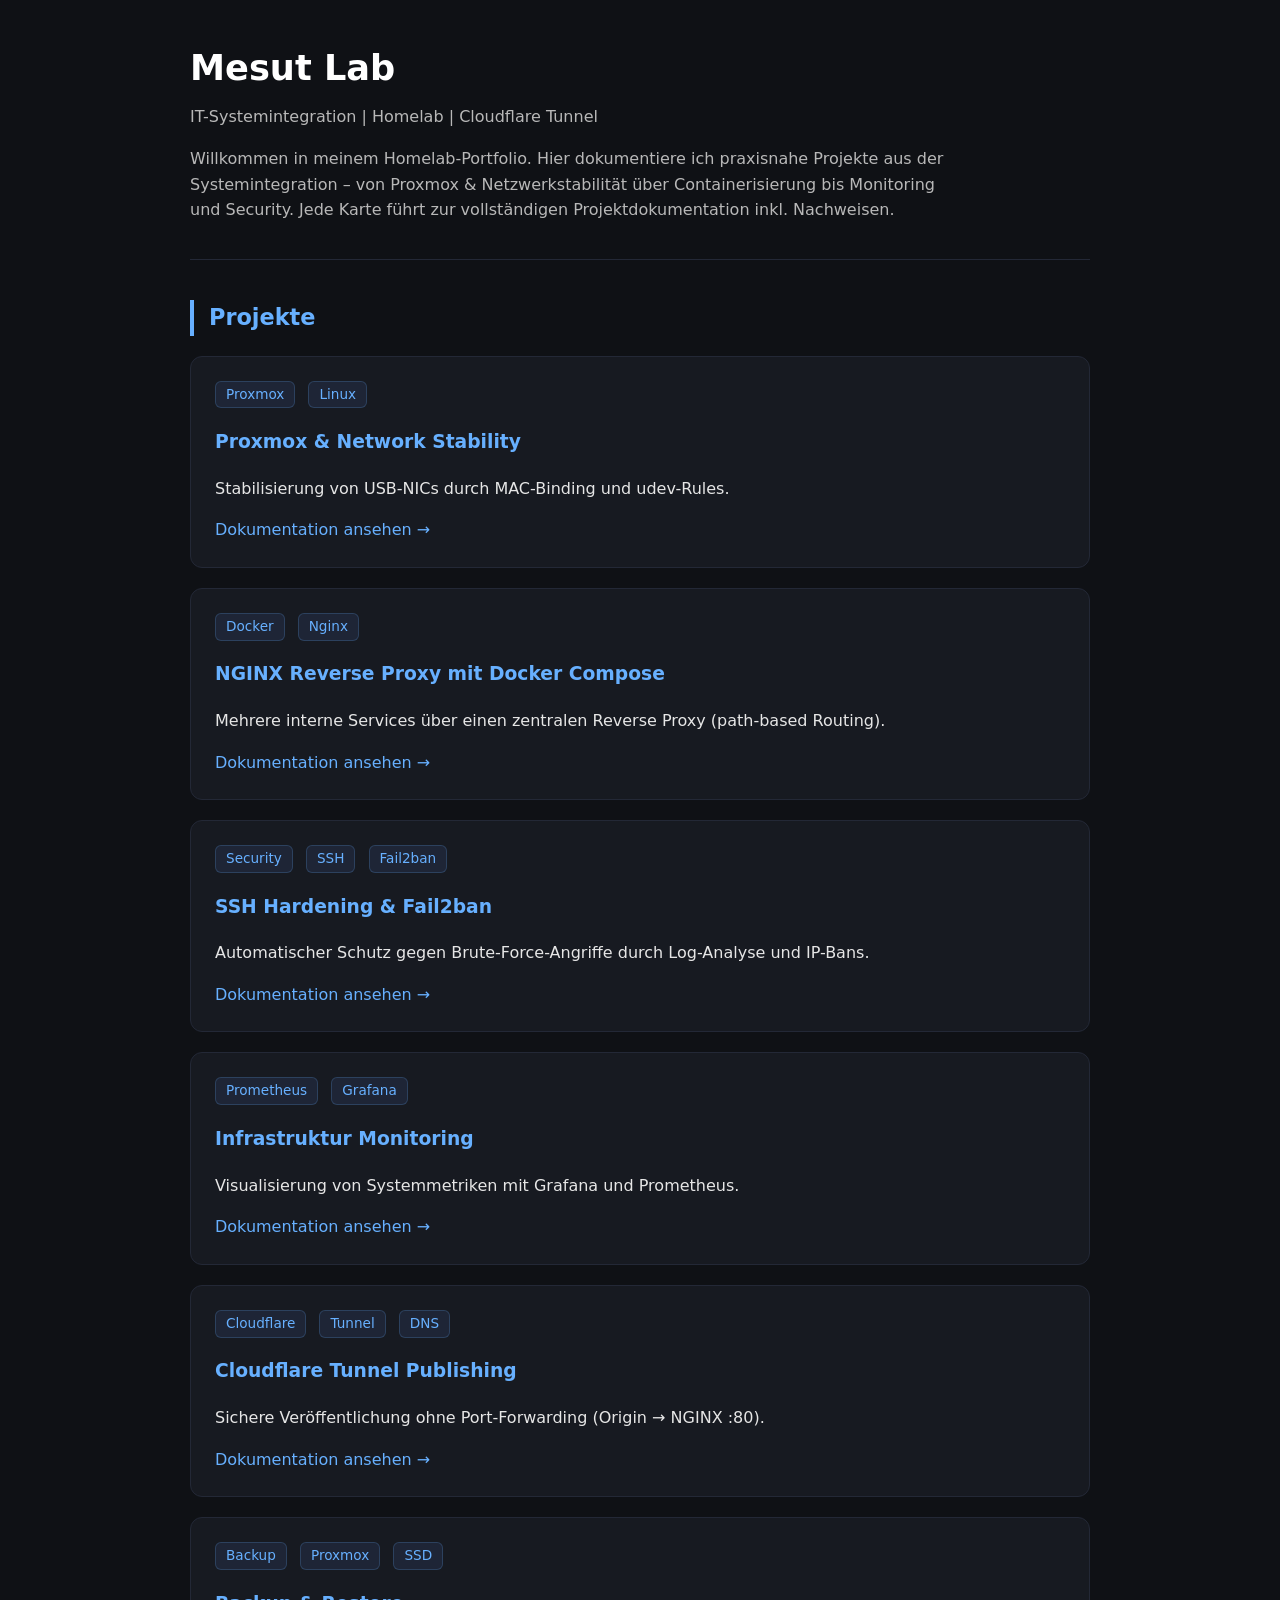
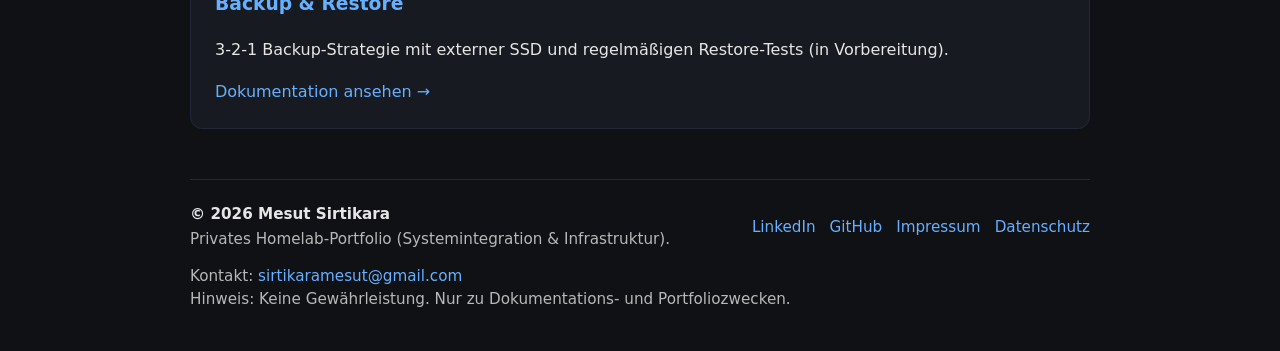
==== index.html @ 4a23eb94 "Initial import of mesutslab.dev site" ====
<!DOCTYPE html>
<html lang="de">
<head>
    <meta charset="UTF-8">
    <meta name="viewport" content="width=device-width, initial-scale=1.0">
    <title>Mesut Lab</title>
    <link rel="stylesheet" href="assets/css/style.css">
  <meta property="og:type" content="website">
  <meta property="og:title" content="Mesut Lab – Homelab Portfolio">
  <meta property="og:description" content="Systemintegration, Proxmox, Docker, Reverse Proxy, Monitoring, Cloudflare Tunnel – dokumentierte Homelab-Projekte.">
  <meta property="og:url" content="https://mesutslab.dev/">
  <meta property="og:image" content="https://mesutslab.dev/assets/img/og/mesutlab-og.png">
  <meta property="og:image:width" content="1200">
  <meta property="og:image:height" content="630">

  <meta name="twitter:card" content="summary_large_image">
  <meta name="twitter:title" content="Mesut Lab – Homelab Portfolio">
  <meta name="twitter:description" content="Systemintegration, Proxmox, Docker, Reverse Proxy, Monitoring, Cloudflare Tunnel – dokumentierte Homelab-Projekte.">
  <meta name="twitter:image" content="https://mesutslab.dev/assets/img/og/mesutlab-og.png">
</head>
<body>
    <div class="container">
        <header>
            <h1>Mesut Lab</h1>
            <p class="subtitle">IT-Systemintegration | Homelab | Cloudflare Tunnel</p>
<p class="subtitle" style="max-width:780px;">Willkommen in meinem Homelab-Portfolio. Hier dokumentiere ich praxisnahe Projekte aus der Systemintegration – von Proxmox & Netzwerkstabilität über Containerisierung bis Monitoring und Security. Jede Karte führt zur vollständigen Projektdokumentation inkl. Nachweisen.</p>
</header>

        <section id="projects">
    <h2>Projekte</h2>
    
    <div class="project-card">
        <div style="margin-bottom: 12px;">
            <span class="tech-tag">Proxmox</span>
            <span class="tech-tag">Linux</span>
        </div>
        <h3>Proxmox & Network Stability</h3>
        <p>Stabilisierung von USB-NICs durch MAC-Binding und udev-Rules.</p>
        <a href="/docs/proxmox/">Dokumentation ansehen →</a>
    </div>

    <div class="project-card">
        <div style="margin-bottom: 12px;">
            <span class="tech-tag">Docker</span>
            <span class="tech-tag">Nginx</span>
        </div>
        <h3>NGINX Reverse Proxy mit Docker Compose</h3>
        <p>Mehrere interne Services über einen zentralen Reverse Proxy (path-based Routing).</p>
        <a href="/docs/docker/">Dokumentation ansehen →</a>
    </div>

    <div class="project-card">
        <div style="margin-bottom: 12px;">
            <span class="tech-tag">Security</span>
            <span class="tech-tag">SSH</span>
            <span class="tech-tag">Fail2ban</span>
        </div>
        <h3>SSH Hardening & Fail2ban</h3>
        <p>Automatischer Schutz gegen Brute-Force-Angriffe durch Log-Analyse und IP-Bans.</p>
        <a href="/docs/security/">Dokumentation ansehen →</a>
    </div>

    <div class="project-card">
        <div style="margin-bottom: 12px;">
            <span class="tech-tag">Prometheus</span>
            <span class="tech-tag">Grafana</span>
        </div>
        <h3>Infrastruktur Monitoring</h3>
        <p>Visualisierung von Systemmetriken mit Grafana und Prometheus.</p>
        <a href="/docs/monitoring/">Dokumentation ansehen →</a>
    </div>
    <div class="project-card">
        <div style="margin-bottom: 12px;">
            <span class="tech-tag">Cloudflare</span>
            <span class="tech-tag">Tunnel</span>
            <span class="tech-tag">DNS</span>
        </div>
        <h3>Cloudflare Tunnel Publishing</h3>
        <p>Sichere Veröffentlichung ohne Port-Forwarding (Origin → NGINX :80).</p>
        <a href="/docs/tunnel/">Dokumentation ansehen →</a>
    </div>


    <div class="project-card">
        <div style="margin-bottom: 12px;">
            <span class="tech-tag">Backup</span>
            <span class="tech-tag">Proxmox</span>
            <span class="tech-tag">SSD</span>
        </div>
        <h3>Backup & Restore</h3>
        <p>3-2-1 Backup-Strategie mit externer SSD und regelmäßigen Restore-Tests (in Vorbereitung).</p>
        <a href="/docs/backup/">Dokumentation ansehen →</a>
    </div>

</section>
<footer style="margin-top:50px; padding-top:22px; border-top:1px solid var(--border-color); color:var(--text-dim); font-size:0.95rem;">
  <div style="display:flex; flex-wrap:wrap; gap:14px; justify-content:space-between; align-items:center;">
    <div>
      <strong style="color:var(--text-main);">© 2026 Mesut Sirtikara</strong><br>
      <span>Privates Homelab-Portfolio (Systemintegration & Infrastruktur).</span>
    </div>

    <div style="display:flex; gap:14px; flex-wrap:wrap;">
      <a href="https://www.linkedin.com/in/mesut-sirtikara-5ab4b0333/" target="_blank" rel="noopener">LinkedIn</a>
      <a href="https://github.com/alpbeta/homelab-portfolio" target="_blank" rel="noopener">GitHub</a>
      <a href="/impressum/">Impressum</a>
      <a href="/datenschutz/">Datenschutz</a>
    </div>
  </div>

  <div style="margin-top:14px; line-height:1.5;">
    <span style="display:block;">Kontakt: <a href="mailto:sirtikaramesut@gmail.com">sirtikaramesut@gmail.com</a></span>
    <span style="display:block;">Hinweis: Keine Gewährleistung. Nur zu Dokumentations- und Portfoliozwecken.</span>
  </div>
</footer>
    </div>
</body>
</html>
---- assets/css/style.css ----
:root { 
    color-scheme: dark; 
    --bg-color: #0f1115;
    --card-bg: #171a21;
    --border-color: #232836;
    --accent-blue: #67b0ff;
    --text-main: #e6e6e6;
    --text-dim: #b8b8b8;
}

body {
    margin: 0;
    font-family: 'Inter', system-ui, -apple-system, sans-serif;
    background: var(--bg-color);
    color: var(--text-main);
    line-height: 1.6;
}

.container { max-width: 900px; margin: 0 auto; padding: 40px 20px; }

header { border-bottom: 1px solid var(--border-color); padding-bottom: 20px; margin-bottom: 30px; }
header h1 { margin: 0; font-size: 2.2rem; color: #fff; }

.subtitle { color: var(--text-dim); margin-top: 8px; }

h2 { margin-top: 40px; font-size: 1.4rem; border-left: 4px solid var(--accent-blue); padding-left: 15px; }

/* Proje Kartları */
.project-card {
    background: var(--card-bg);
    border: 1px solid var(--border-color);
    padding: 24px;
    border-radius: 12px;
    margin-top: 20px;
    transition: transform 0.2s ease, border-color 0.2s ease;
}

.project-card:hover {
    transform: translateY(-4px);
    border-color: var(--accent-blue);
}

/* Teknoloji Etiketleri */
.tech-tag {
    display: inline-block;
    background: #1e2536;
    color: var(--accent-blue);
    padding: 2px 10px;
    border-radius: 6px;
    font-size: 0.85rem;
    margin-right: 8px;
    border: 1px solid rgba(103, 176, 255, 0.2);
}

/* Linkler */
a { color: var(--accent-blue); text-decoration: none; transition: 0.2s; }
a:hover { opacity: 0.8; text-decoration: underline; }

/* Kod Blokları (Udev rule vb. için) */
pre {
    background: #000;
    padding: 15px;
    border-radius: 8px;
    overflow-x: auto;
    border: 1px solid var(--border-color);
    font-family: 'Fira Code', monospace;
    font-size: 0.9rem;
}

code { color: #f8f8f2; }

.backlink { display: inline-block; margin-bottom: 20px; font-size: 0.9rem; }

/* ---- Portfolio Docs helpers ---- */
h1,h2,h3 { color: var(--accent-blue); }
h2 { border-left: 4px solid var(--accent-blue); padding-left: 15px; }

.grid-2{
  display:grid;
  grid-template-columns:1fr 1fr;
  gap:14px;
  margin:16px 0;
}
@media (max-width: 820px){
  .grid-2{ grid-template-columns:1fr; }
}

.imgwrap{
  background: var(--card-bg);
  border: 1px solid var(--border-color);
  border-radius: 12px;
  padding: 12px;
}
.imgwrap img{
  width:100%;
  height:auto;      /* kırpmasın */
  display:block;
  border-radius: 10px;
  border: 1px solid rgba(255,255,255,0.08);
}
.caption{
  color: var(--text-dim);
  font-size: 0.9rem;
  margin-top: 10px;
}
.btn{
  display:inline-block;
  background:#1e2536;
  border:1px solid rgba(103,176,255,0.25);
  padding:10px 14px;
  border-radius:10px;
}
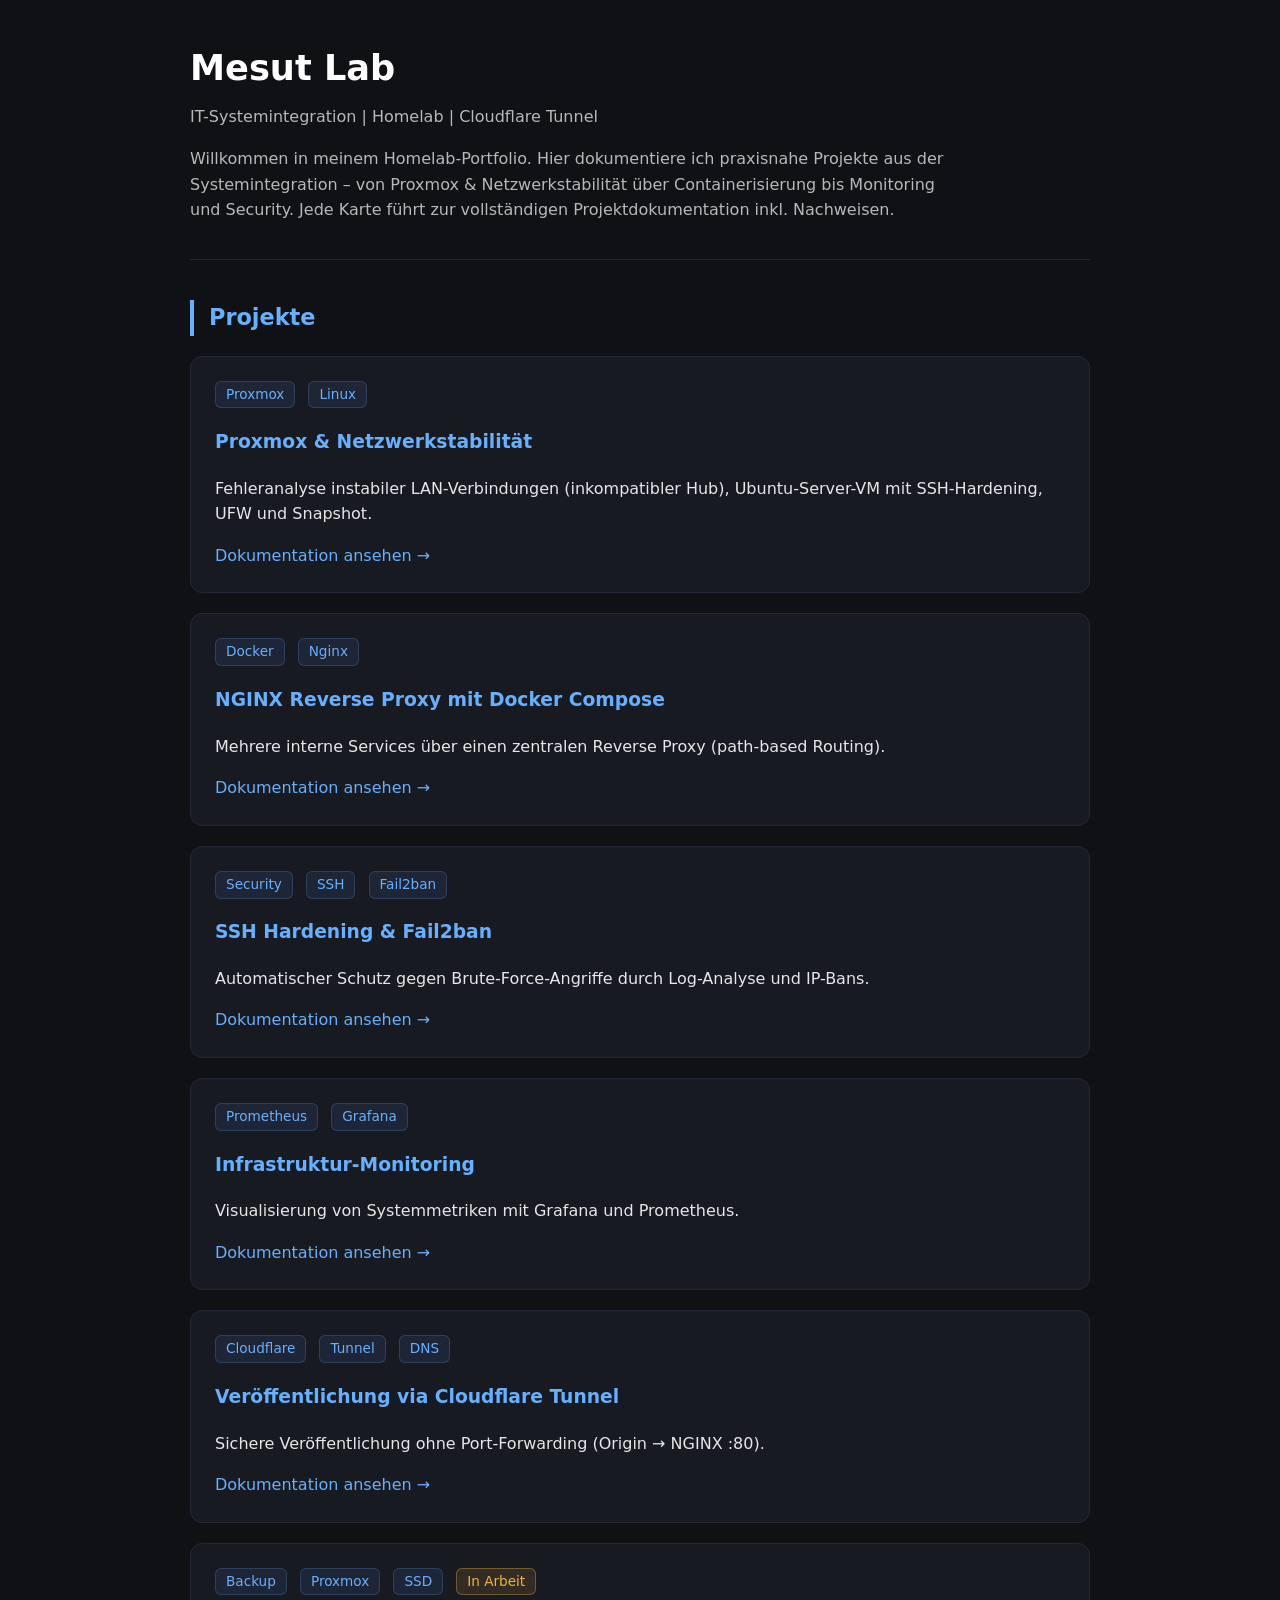
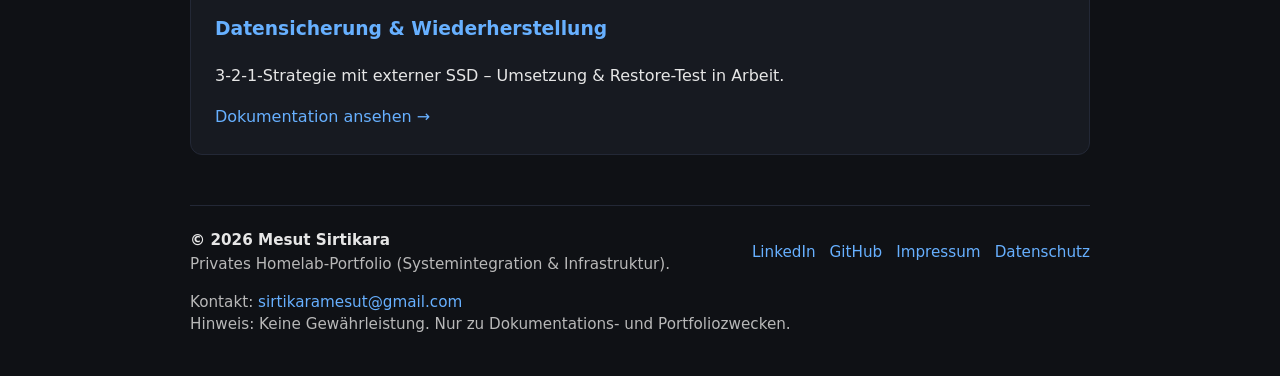
==== commit f214d840: "Startseite: Inhalte korrigieren und vereinheitlichen - Proxmox-Karte an die Dokumentation angepasst " ====
--- a/index.html
+++ b/index.html
@@ -28,14 +28,14 @@
 
         <section id="projects">
     <h2>Projekte</h2>
-    
+
     <div class="project-card">
         <div style="margin-bottom: 12px;">
             <span class="tech-tag">Proxmox</span>
             <span class="tech-tag">Linux</span>
         </div>
-        <h3>Proxmox & Network Stability</h3>
-        <p>Stabilisierung von USB-NICs durch MAC-Binding und udev-Rules.</p>
+        <h3>Proxmox & Netzwerkstabilität</h3>
+        <p>Fehleranalyse instabiler LAN-Verbindungen (inkompatibler Hub), Ubuntu-Server-VM mit SSH-Hardening, UFW und Snapshot.</p>
         <a href="/docs/proxmox/">Dokumentation ansehen →</a>
     </div>
 
@@ -65,7 +65,7 @@
             <span class="tech-tag">Prometheus</span>
             <span class="tech-tag">Grafana</span>
         </div>
-        <h3>Infrastruktur Monitoring</h3>
+        <h3>Infrastruktur-Monitoring</h3>
         <p>Visualisierung von Systemmetriken mit Grafana und Prometheus.</p>
         <a href="/docs/monitoring/">Dokumentation ansehen →</a>
     </div>
@@ -75,7 +75,7 @@
             <span class="tech-tag">Tunnel</span>
             <span class="tech-tag">DNS</span>
         </div>
-        <h3>Cloudflare Tunnel Publishing</h3>
+        <h3>Veröffentlichung via Cloudflare Tunnel</h3>
         <p>Sichere Veröffentlichung ohne Port-Forwarding (Origin → NGINX :80).</p>
         <a href="/docs/tunnel/">Dokumentation ansehen →</a>
     </div>
@@ -86,9 +86,10 @@
             <span class="tech-tag">Backup</span>
             <span class="tech-tag">Proxmox</span>
             <span class="tech-tag">SSD</span>
+            <span class="status-tag">In Arbeit</span>
         </div>
-        <h3>Backup & Restore</h3>
-        <p>3-2-1 Backup-Strategie mit externer SSD und regelmäßigen Restore-Tests (in Vorbereitung).</p>
+        <h3>Datensicherung & Wiederherstellung</h3>
+        <p>3-2-1-Strategie mit externer SSD – Umsetzung &amp; Restore-Test in Arbeit.</p>
         <a href="/docs/backup/">Dokumentation ansehen →</a>
     </div>
 
--- a/assets/css/style.css
+++ b/assets/css/style.css
@@ -1,5 +1,5 @@
-:root { 
-    color-scheme: dark; 
+:root {
+    color-scheme: dark;
     --bg-color: #0f1115;
     --card-bg: #171a21;
     --border-color: #232836;
@@ -110,3 +110,15 @@
   padding:10px 14px;
   border-radius:10px;
 }
+
+/* Status-Badge für Projekte in Arbeit */
+.status-tag {
+    display: inline-block;
+    background: rgba(240, 180, 60, 0.12);
+    color: #f0b43c;
+    padding: 2px 10px;
+    border-radius: 6px;
+    font-size: 0.85rem;
+    margin-right: 8px;
+    border: 1px solid rgba(240, 180, 60, 0.35);
+}
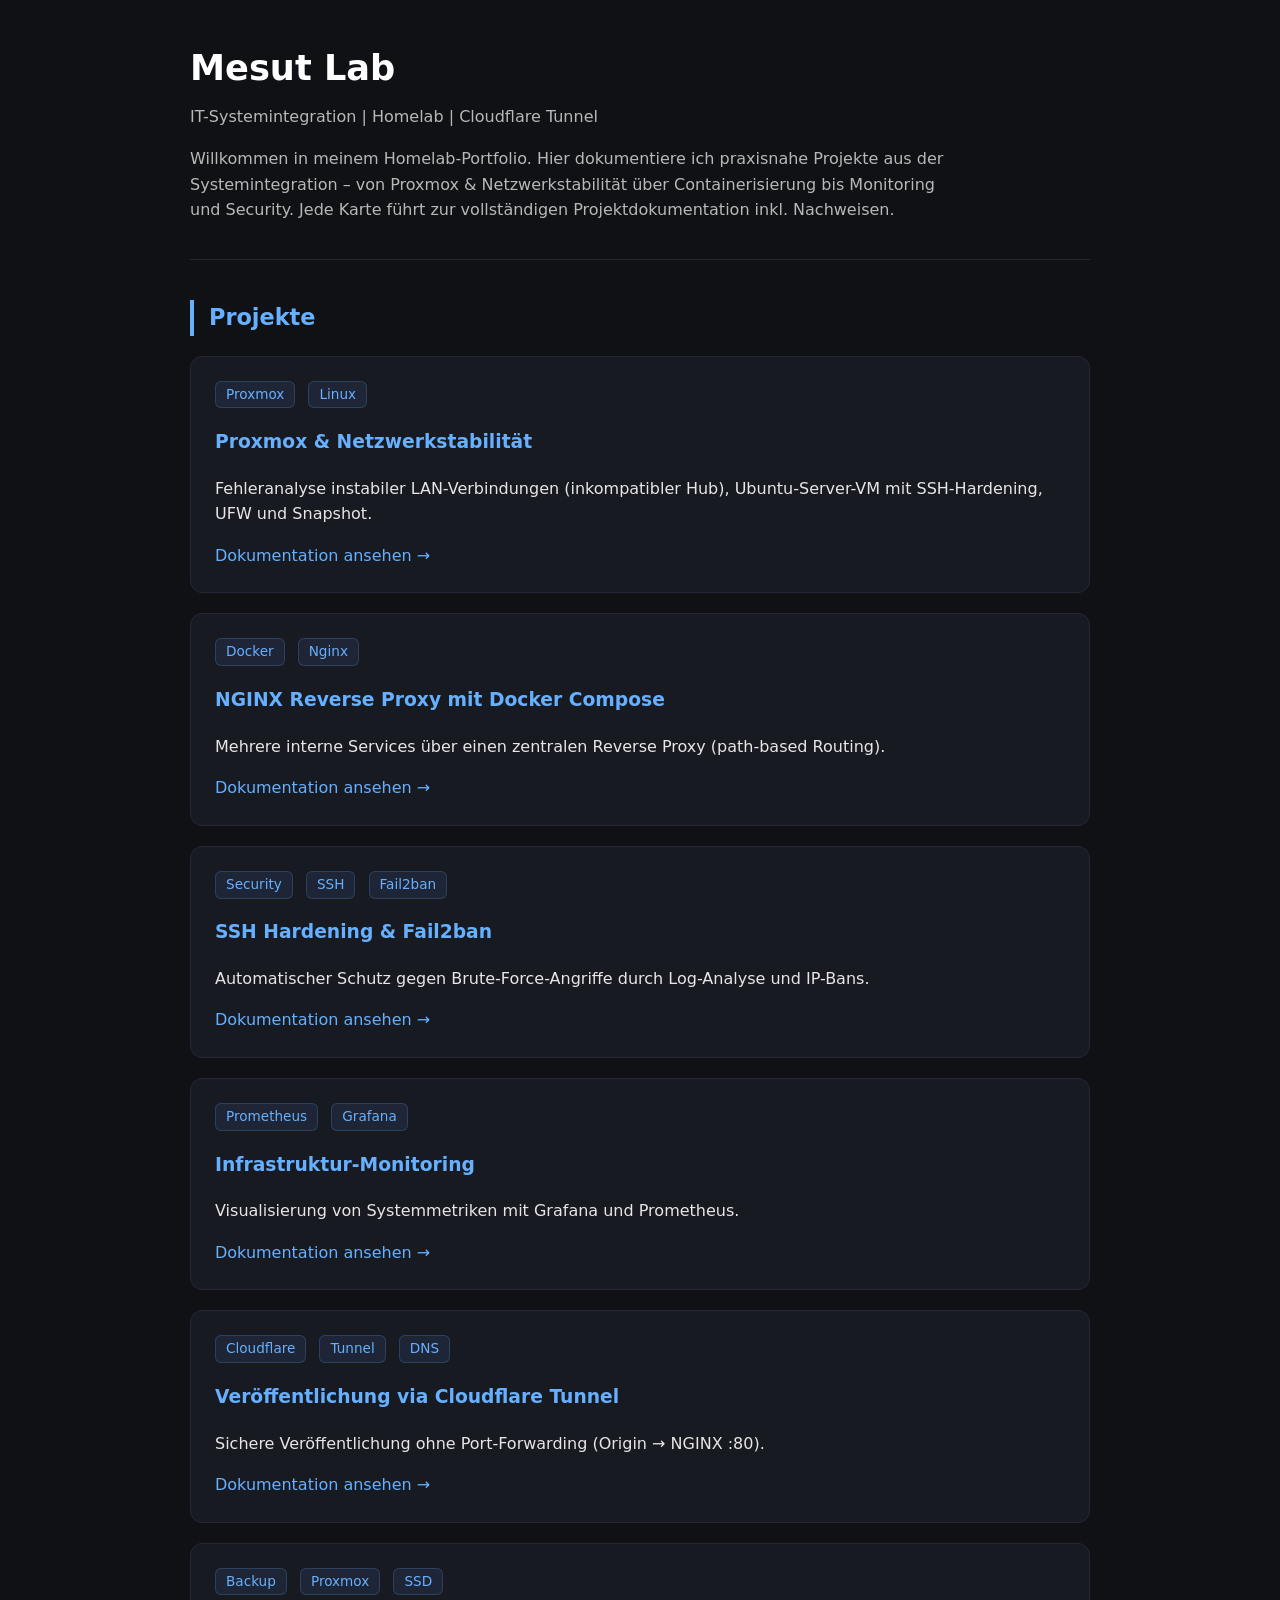
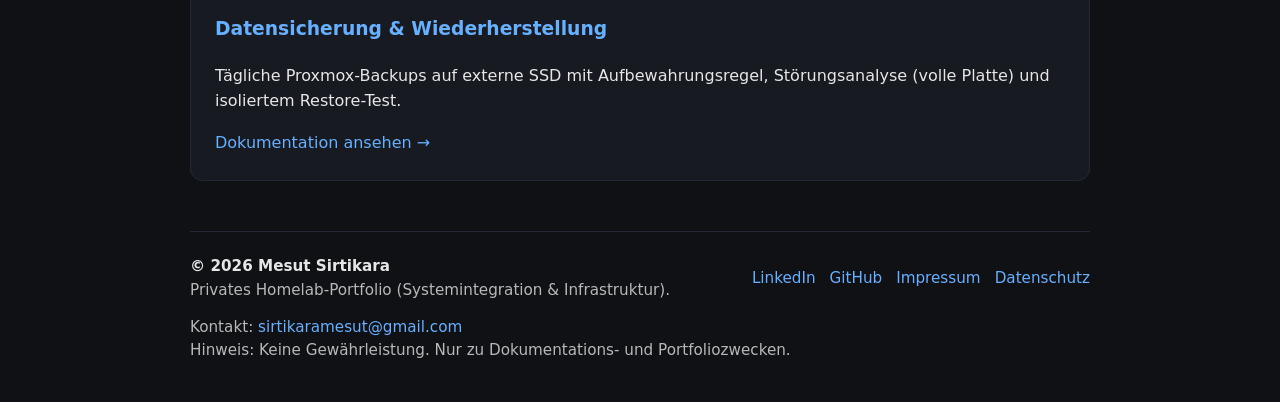
==== commit 4d12aaa9: "Backup-Projekt dokumentieren - Umsetzung (fstab, Storage mit is_mountpoint, Backup-Job) - Störungsan" ====
--- a/index.html
+++ b/index.html
@@ -86,10 +86,9 @@
             <span class="tech-tag">Backup</span>
             <span class="tech-tag">Proxmox</span>
             <span class="tech-tag">SSD</span>
-            <span class="status-tag">In Arbeit</span>
         </div>
         <h3>Datensicherung & Wiederherstellung</h3>
-        <p>3-2-1-Strategie mit externer SSD – Umsetzung &amp; Restore-Test in Arbeit.</p>
+        <p>Tägliche Proxmox-Backups auf externe SSD mit Aufbewahrungsregel, Störungsanalyse (volle Platte) und isoliertem Restore-Test.</p>
         <a href="/docs/backup/">Dokumentation ansehen →</a>
     </div>
 
